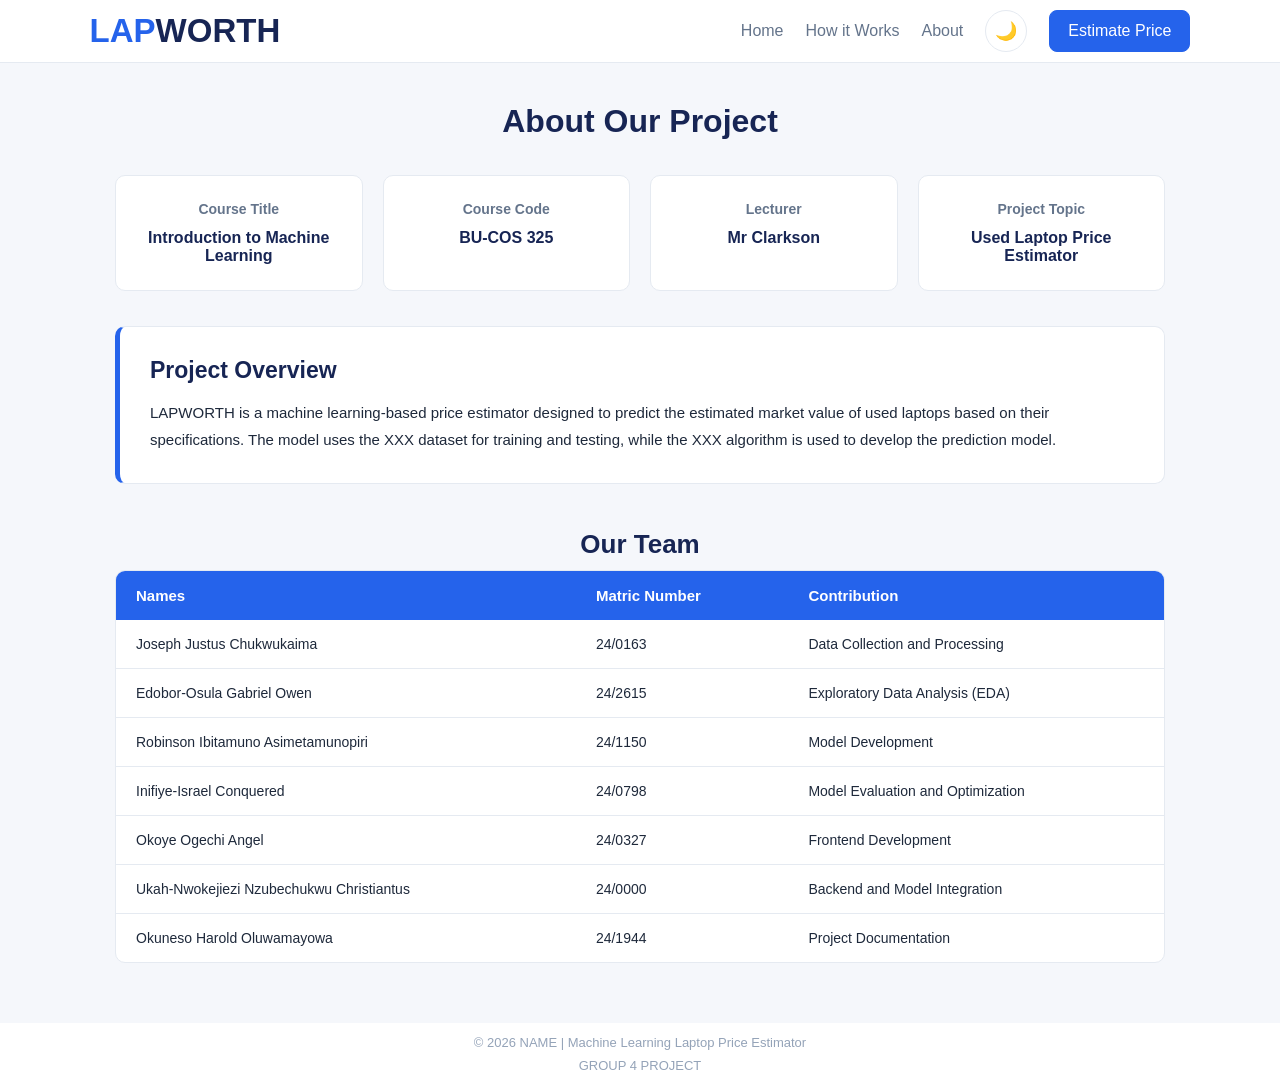
==== frontend/about.html @ 1dff50c3 "Added html, css and js files in the frontend folder" ====
<!DOCTYPE html>
<html lang="en">
<head>
    <meta charset="UTF-8">
    <meta name="viewport" content="width=device-width, initial-scale=1.0">
    <title>About</title>
    <link rel="stylesheet" type="text/css" href="index.css">
</head>
<body class="about-page">
   <nav class="nav">

    <div class="logo">
        <h2>LAP<span style="color:var(--heading-color);">WORTH</span></h2>
        </div>

    <div class="links">
    <a href="index.html">Home</a>
    <a href="works.html">How it Works</a>  
    <a href="about.html">About</a>

     <button id="theme-toggle" aria-label="Toggle dark mode">🌙</button>

    <a href="predict.html" class="links-btn">Estimate Price</a>
    </div>

   </nav>

   <main class="about-container">

    <section class="about-header">
        <h1>About Our Project</h1>
    </section>

    <section class="course-info">

        <div class="info-card">
            <h3>Course Title</h3>
            <p>Introduction to Machine Learning</p>
        </div>

        <div class="info-card">
            <h3>Course Code</h3>
            <p>BU-COS 325</p>
        </div>

        <div class="info-card">
            <h3>Lecturer</h3>
            <p>Mr Clarkson</p>
        </div>

        <div class="info-card">
            <h3>Project Topic</h3>
            <p>Used Laptop Price Estimator</p>
        </div>

    </section>

    <section class="project-description">

        <h2>Project Overview</h2>

        <p>
            LAPWORTH is a machine learning-based price estimator designed to predict
            the estimated market value of used laptops based on their specifications.
            The model uses the XXX dataset for training and testing, while the
            XXX algorithm is used to develop the prediction model.
        </p>

    </section>

    
    <section class="members-section">

        <h2>Our Team</h2>

        <div class="table-container">

            <table class="members-table">

                <thead>
                    <tr>
                        <th>Names</th>
                        <th>Matric Number</th>
                        <th>Contribution</th>
                    </tr>
                </thead>

                <tbody>
                    <tr>
                        <td>Joseph Justus Chukwukaima</td>
                        <td>24/0163</td>
                        <td>Data Collection and Processing</td>
                    </tr>

                    <tr>
                        <td>Edobor-Osula Gabriel Owen</td>
                        <td>24/2615</td>
                        <td>Exploratory Data Analysis (EDA)</td>
                    </tr>

                    <tr>
                        <td>Robinson Ibitamuno Asimetamunopiri</td>
                        <td>24/1150</td>
                        <td>Model Development</td>
                    </tr>

                    <tr>
                        <td>Inifiye-Israel Conquered</td>
                        <td>24/0798</td>
                        <td>Model Evaluation and Optimization</td>
                    </tr>

                    <tr>
                        <td>Okoye Ogechi Angel</td>
                        <td>24/0327</td>
                        <td>Frontend Development</td>
                    </tr>

                    <tr>
                        <td>Ukah-Nwokejiezi Nzubechukwu Christiantus</td>
                        <td>24/0000</td>
                        <td>Backend and Model Integration</td>
                    </tr>

                    <tr>
                        <td>Okuneso Harold Oluwamayowa</td>
                        <td>24/1944</td>
                        <td>Project Documentation</td>
                    </tr>

                </tbody>
            </table>

        </div>

    </section>

</main>

   <footer>
        <p>© 2026 NAME | Machine Learning Laptop Price Estimator</p>
        <p style="margin-top: 8px;">
            GROUP 4 PROJECT
        </p>
    </footer>

    <script src="theme.js" defer></script>
---- frontend/index.css ----
:root {
    --bg-color: #f5f7fb;
    --nav-bg: #ffffff;
    --text-color: #1e293b;
    --heading-color: #172554;
    --secondary-text: #64748b;
    --border-color: #e5eaf1;
    --footer-text: #94a3b8;
    --card-bg: #ffffff;
    --input-bg: #ffffff;
    --primary-color: #2563eb;
    --primary-hover: #1d4ed8;
    }

[data-theme="dark"] {
    --bg-color: #0f172a;
    --nav-bg: #1e293b;
    --text-color: #e2e8f0;
    --heading-color: #f8fafc;
    --secondary-text: #94a3b8;
    --border-color: #334155;
    --footer-text: #94a3b8;
    --card-bg: #1e293b;
    --input-bg: #0f172a;
    --primary-color: #3b82f6;
    --primary-hover: #2563eb;
}

* {
    margin: 0;
    padding: 0;
    box-sizing: border-box;
    font-family: "Segoe UI", Arial, sans-serif;
}

body {
    background: var(--bg-color);
    color: var(--text-color);
    transition: background 0.3s ease, color 0.3s ease;
}

.nav {
    background: var(--nav-bg);
    padding: 10px 7%;
    display: flex;
    justify-content: space-between;
    align-items: center;
    border-bottom: 1px solid var(--border-color);
    transition: background 0.3s ease;
}

.logo {
    display: flex;
    flex-direction: row;
    font-size: 22px;
    font-weight: 800;
    color: var(--primary-color);
    gap: 10px;
    align-items: center;
}

.links {
    display: flex;
    gap: 22px;
    align-items: center;
    justify-content: space-between;
}

.links a {
    text-decoration: none;
    color: var(--secondary-text);
    font-size: 16px;
    transition: color 0.3s ease;
}

.links a:hover {
    color: var(--primary-color);
}

.links-btn {
    background: var(--primary-color);
    color: white !important;
    padding: 11px 18px;
    border-radius: 8px;
    font-size: 16px;
    border: solid 1px var(--primary-color);
    transition: 0.3s;
}

.links-btn:hover {
    background: var(--primary-hover);
}

.header {
    text-align: center;
    padding: 50px 20px 30px;
}

.header h2 {
    font-size: 36px;
    margin-bottom: 15px;
    color: var(--heading-color);
}

.header h3 {
    color: var(--secondary-text);
    font-size: 15px;
    line-height: 1.7;
    max-width: 600px;
    margin: auto;
}

.header img {
    width: 100%;
    max-width: 320px;
    height: auto;
    object-fit: contain;
    margin-top: -90px;
}


.predict {
    margin-top: -10px;
}

.predict-btn {
    display: inline-block;
    text-decoration: none;
    background: var(--primary-color);
    color: white;
    padding: 12px 30px;
    border: 1px solid var(--primary-color);
    border-radius: 8px;
    font-size: 15px;
    font-weight: 600;
    cursor: pointer;
    transition: 0.3s;
}

.predict-btn:hover {
    background: var(--primary-hover);
}

footer {
    text-align: center;
    padding: 12px 10px;
    font-size: 13px;
    color: var(--footer-text);
    background: var(--nav-bg);
    transition: background 0.3s ease, color 0.3s ease;
}

#theme-toggle {
    background: var(--nav-bg);
    color: var(--text-color);
    border: 1px solid var(--border-color);
    width: 42px;
    height: 42px;
    border-radius: 50%;
    font-size: 18px;
    cursor: pointer;
    display: flex;
    align-items: center;
    justify-content: center;
    transition: 0.3s;
}

#theme-toggle:hover {
    background: var(--border-color);
    transform: scale(1.05);
}

.steps{
    display: flex;
    flex-direction: row;
    align-items: center;
    justify-content: space-around;
    gap: 20px;
    margin: 80px 0 50px 0;
}

.steps div{
    background: var(--card-bg);
    padding: 40px 20px;
    border-radius: 8px;
    border: 1px solid var(--border-color);
    width: 200px;
    height: 200px;
    text-align: center;
}

.stepdiv h3{
    color: var(--heading-color);
    font-size: 18px;
    margin-bottom: 10px;
}

.work-heading{
    margin-top: 50px;
    text-align: center;
}
.work-predict {
    display: flex;
    justify-content: center;
    align-items: center;
    margin-top: -10px;
    margin-bottom: 30px;
}

.about-page .about-container {
    max-width: 1100px;
    margin: auto;
    padding: 40px 25px 60px;
}


.about-page .about-header {
    text-align: center;
    margin-bottom: 35px;
}

.about-page .about-header h1 {
    font-size: 32px;
    color: var(--heading-color);
    margin-bottom: 10px;
}

.about-page .about-header p {
    color: var(--secondary-text);
    font-size: 16px;
}


.about-page .course-info {
    display: grid;
    grid-template-columns: repeat(4, 1fr);
    gap: 20px;
    margin-bottom: 35px;
}

.about-page .info-card {
    background: var(--card-bg);
    border: 1px solid var(--border-color);
    border-radius: 10px;
    padding: 25px 20px;
    text-align: center;
}


.about-page .info-card h3 {
    color: var(--secondary-text);
    font-size: 14px;
    margin-bottom: 12px;
}

.about-page .info-card p {
    color: var(--heading-color);
    font-size: 16px;
    font-weight: 600;
}

.about-page .project-description {
    background: var(--card-bg);
    border: 1px solid var(--border-color);
    border-left: 5px solid var(--primary-color);
    border-radius: 10px;
    padding: 30px;
    margin-bottom: 45px;
}

.about-page .project-description h2 {
    color: var(--heading-color);
    font-size: 23px;
    margin-bottom: 15px;
}

.about-page .project-description p {
    color: var(--text-color);
    line-height: 1.8;
    font-size: 15px;
}

.about-page .members-section h2 {
    text-align: center;
    font-size: 26px;
    color: var(--heading-color);
    margin-bottom: 10px;
}

.about-page .members-subtitle {
    text-align: center;
    color: var(--secondary-text);
    margin-bottom: 25px;
    font-size: 14px;
}


.about-page .table-container {
    overflow-x: auto;
    background: var(--card-bg);
    border: 1px solid var(--border-color);
    border-radius: 10px;
}


.about-page .members-table {
    width: 100%;
    border-collapse: collapse;
    min-width: 650px;
}

.about-page .members-table th {
    background: var(--primary-color);
    color: white;
    text-align: left;
    padding: 16px 20px;
    font-size: 15px;
}

.about-page .members-table td {
    padding: 16px 20px;
    border-bottom: 1px solid var(--border-color);
    color: var(--text-color);
    font-size: 14px;
}

.about-page .members-table tbody tr {
    transition: background 0.2s ease;
}

.about-page .members-table tbody tr:hover {
    background: var(--bg-color);
}

.about-page .members-table tbody tr:last-child td {
    border-bottom: none;
}


.predict-page .prediction-container {
    max-width: 1000px;
    margin: auto;
    padding: 40px 25px 60px;
}


.predict-page .prediction-header {
    text-align: center;
    margin-bottom: 35px;
}

.predict-page .prediction-header h1 {
    color: var(--heading-color);
    font-size: 32px;
    margin-bottom: 12px;
}

.predict-page .prediction-header p {
    color: var(--secondary-text);
    font-size: 15px;
    line-height: 1.7;
}

.predict-page #prediction-form {
    display: flex;
    flex-direction: column;
    gap: 25px;
}

.predict-page .section {
    background: var(--card-bg);
    border: 1px solid var(--border-color);
    border-radius: 12px;
    padding: 28px;
    display: grid;
    grid-template-columns: repeat(2, 1fr);
    gap: 22px;
    transition: background 0.3s ease;
}

.predict-page .section-heading {
    grid-column: 1 / -1;
    border-bottom: 1px solid var(--border-color);
    padding-bottom: 15px;
    margin-bottom: 5px;
}

.predict-page .section-heading h2 {
    font-size: 21px;
    color: var(--heading-color);
}

.predict-page .input {
    display: flex;
    flex-direction: column;
    gap: 9px;
}

.predict-page .input label {
    color: var(--text-color);
    font-size: 14px;
    font-weight: 600;
}

.predict-page .input input,
.predict-page .input select {
    width: 100%;
    height: 48px;
    padding: 0 14px;
    border: 1px solid var(--border-color);
    border-radius: 8px;
    background: var(--input-bg);
    color: var(--text-color);
    font-size: 14px;
    outline: none;
    transition: border 0.3s ease, box-shadow 0.3s ease;
}

.predict-page .input input:focus,
.predict-page .input select:focus {
    border-color: var(--primary-color);
    box-shadow: 0 0 0 3px rgba(37, 99, 235, 0.12);
}

.predict-page .input input::placeholder {
    color: var(--secondary-text);
    opacity: 0.8;
}

.predict-page .input select option {
    background: var(--input-bg);
    color: var(--text-color);
}

.predict-page .predict-predict {
    display: flex;
    justify-content: center;
    margin-top: 5px;
}
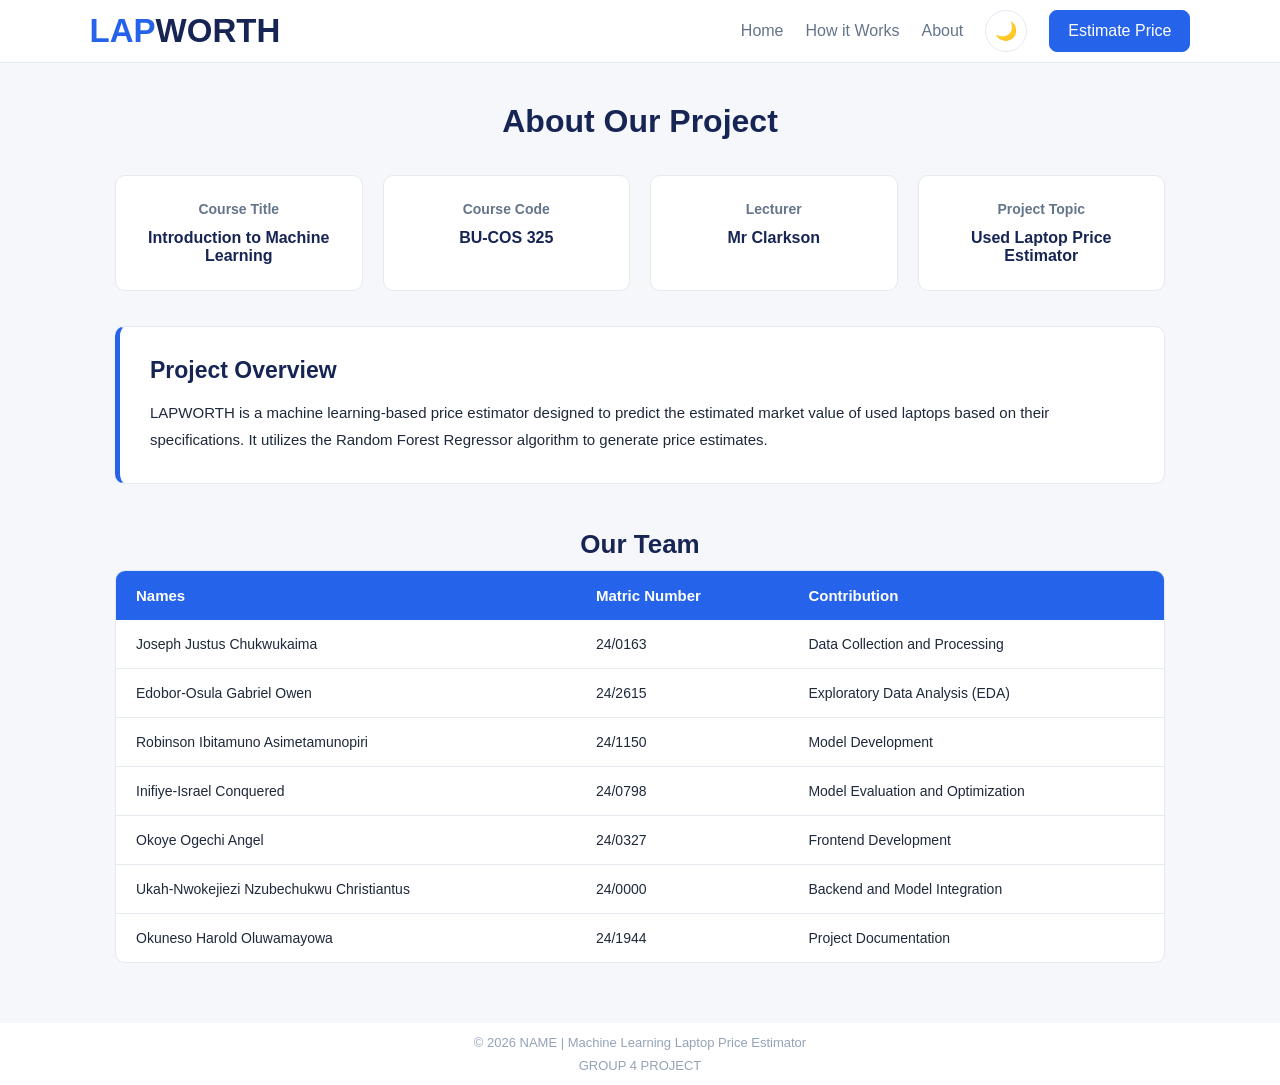
==== commit 4a43af2f: "Updated about page and predict page" ====
--- a/frontend/about.html
+++ b/frontend/about.html
@@ -61,9 +61,8 @@
 
         <p>
             LAPWORTH is a machine learning-based price estimator designed to predict
-            the estimated market value of used laptops based on their specifications.
-            The model uses the XXX dataset for training and testing, while the
-            XXX algorithm is used to develop the prediction model.
+             the estimated market value of used laptops based on their specifications.
+             It utilizes the Random Forest Regressor algorithm to generate price estimates.
         </p>
 
     </section>
